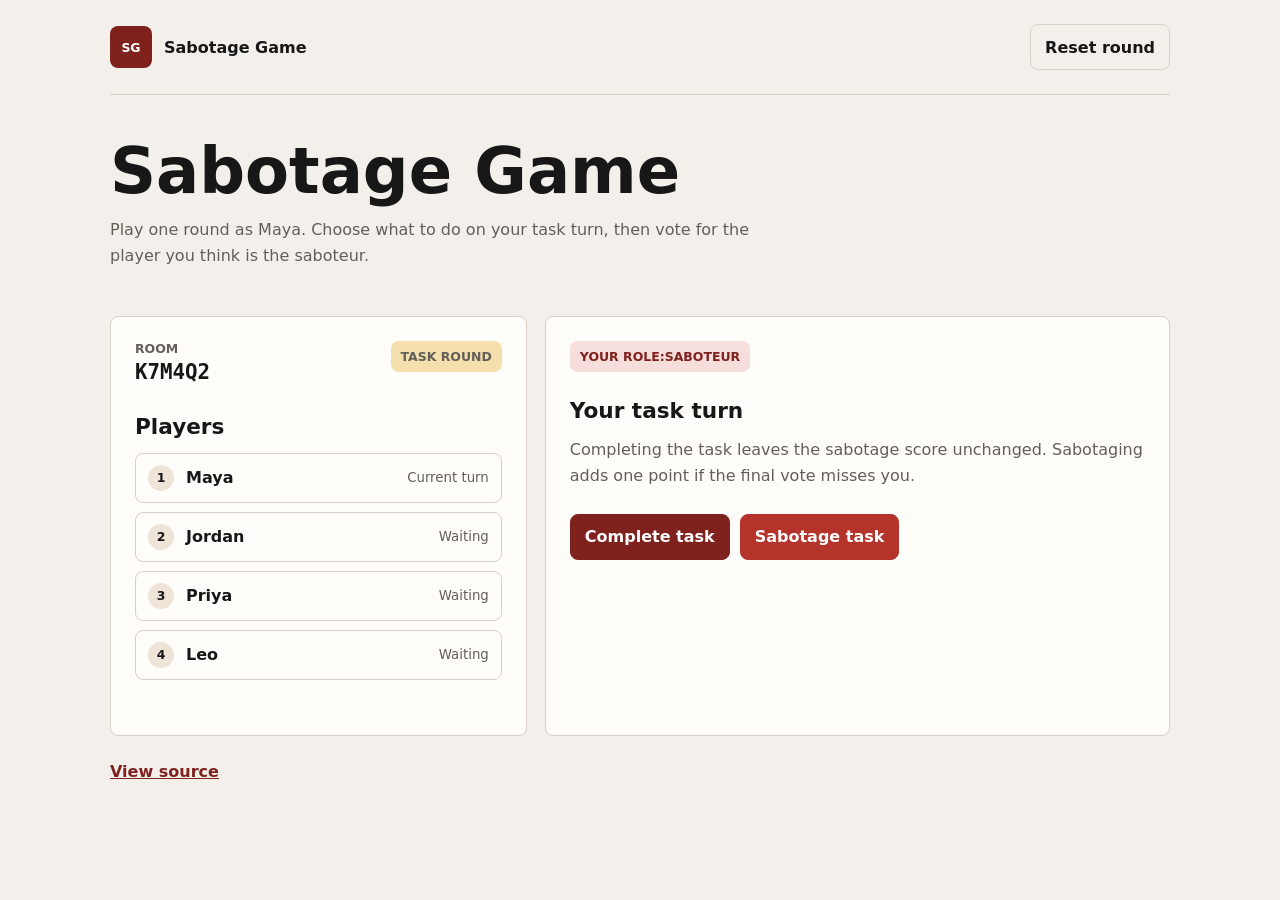
==== docs/demo/index.html @ 0d5579f6 "Harden game and add playable demo" ====
<!doctype html>
<html lang="en">
<head>
  <meta charset="utf-8">
  <meta name="viewport" content="width=device-width, initial-scale=1">
  <meta name="description" content="Sabotage Game round demo.">
  <title>Sabotage Game</title>
  <link rel="icon" href="data:,">
  <link rel="stylesheet" href="./styles.css">
  <script src="./app.js" defer></script>
</head>
<body>
  <main class="shell">
    <header class="topbar">
      <a class="brand" href="./" aria-label="Sabotage Game home">
        <span class="brand-mark" aria-hidden="true">SG</span>
        <span>Sabotage Game</span>
      </a>
      <button id="reset" class="secondary" type="button">Reset round</button>
    </header>

    <section class="intro">
      <h1>Sabotage Game</h1>
      <p>Play one round as Maya. Choose what to do on your task turn, then vote for the player you think is the saboteur.</p>
    </section>

    <section class="game-grid">
      <aside class="room-panel" aria-label="Room state">
        <div class="room-heading">
          <div><span>Room</span><strong>K7M4Q2</strong></div>
          <span id="phase" class="status">Task round</span>
        </div>
        <h2>Players</h2>
        <ol class="players">
          <li><span>1</span><strong>Maya</strong><small id="maya-state">Current turn</small></li>
          <li><span>2</span><strong>Jordan</strong><small>Waiting</small></li>
          <li><span>3</span><strong>Priya</strong><small>Waiting</small></li>
          <li><span>4</span><strong>Leo</strong><small>Waiting</small></li>
        </ol>
      </aside>

      <section class="turn-panel" aria-live="polite">
        <div id="task-step">
          <span class="role">Your role: <strong>Saboteur</strong></span>
          <h2>Your task turn</h2>
          <p>Completing the task leaves the sabotage score unchanged. Sabotaging adds one point if the final vote misses you.</p>
          <div class="actions">
            <button type="button" data-action="complete">Complete task</button>
            <button type="button" class="danger" data-action="sabotage">Sabotage task</button>
          </div>
        </div>

        <form id="vote-step" hidden>
          <h2>Vote for the saboteur</h2>
          <label for="vote">Player</label>
          <select id="vote" name="vote">
            <option value="maya">Maya</option>
            <option value="jordan">Jordan</option>
            <option value="priya">Priya</option>
            <option value="leo">Leo</option>
          </select>
          <button type="submit">Submit vote</button>
        </form>

        <div id="result-step" hidden>
          <h2 id="result-title"></h2>
          <p id="result-copy"></p>
          <dl class="result-stats">
            <div><dt>Saboteur</dt><dd>Maya</dd></div>
            <div><dt>Sabotages</dt><dd id="sabotage-count">0</dd></div>
            <div><dt>Points</dt><dd id="point-count">0</dd></div>
          </dl>
        </div>
      </section>
    </section>

    <footer><a href="https://github.com/gauravsdama/SabotageGame">View source</a></footer>
  </main>
</body>
</html>
---- docs/demo/styles.css ----
:root {
  --bg: #f3f0eb;
  --ink: #171717;
  --muted: #625f59;
  --panel: #fffdfa;
  --line: #d9d1c5;
  --red: #b4332b;
  --red-dark: #7f211d;
  --gold: #cc9a38;
  --green: #247a61;
}

* { box-sizing: border-box; }
body {
  min-width: 320px;
  margin: 0;
  background: var(--bg);
  color: var(--ink);
  font-family: Inter, ui-sans-serif, system-ui, -apple-system, BlinkMacSystemFont, "Segoe UI", sans-serif;
}
button, select { font: inherit; }
button, a { -webkit-tap-highlight-color: transparent; }
.shell { width: min(1060px, calc(100% - 32px)); margin: 0 auto; padding: 24px 0 44px; }
.topbar { display: flex; align-items: center; justify-content: space-between; gap: 16px; padding-bottom: 24px; border-bottom: 1px solid var(--line); }
.brand { display: inline-flex; align-items: center; gap: 12px; color: var(--ink); font-weight: 850; text-decoration: none; }
.brand-mark { display: grid; width: 42px; height: 42px; place-items: center; border-radius: 8px; background: var(--red-dark); color: #fff; font-size: .78rem; }
.intro { max-width: 680px; padding: 44px 0 30px; }
h1, h2, p { margin-top: 0; }
h1 { margin-bottom: 14px; font-size: clamp(2.4rem, 5vw, 4rem); line-height: 1; }
h2 { margin-bottom: 14px; font-size: 1.35rem; }
p { color: var(--muted); line-height: 1.65; }
.game-grid { display: grid; grid-template-columns: minmax(280px, .8fr) minmax(340px, 1.2fr); gap: 18px; }
.room-panel, .turn-panel { border: 1px solid var(--line); border-radius: 8px; padding: 24px; background: var(--panel); }
.turn-panel { min-height: 420px; }
.room-heading { display: flex; align-items: flex-start; justify-content: space-between; gap: 16px; margin-bottom: 30px; }
.room-heading div { display: grid; gap: 4px; }
.room-heading span, .role { color: var(--muted); font-size: .78rem; font-weight: 750; text-transform: uppercase; }
.room-heading strong { font-family: ui-monospace, SFMono-Regular, Menlo, monospace; font-size: 1.3rem; }
.status, .role { display: inline-flex; width: fit-content; border-radius: 8px; padding: 8px 10px; background: #f5dfad; color: #3b3020; }
.role { margin-bottom: 26px; background: #f5dedb; color: var(--red-dark); }
.players { display: grid; gap: 9px; margin: 0; padding: 0; list-style: none; }
.players li { display: grid; grid-template-columns: 28px 1fr auto; align-items: center; gap: 10px; border: 1px solid var(--line); border-radius: 8px; padding: 11px 12px; }
.players li > span { display: grid; width: 26px; height: 26px; place-items: center; border-radius: 50%; background: #eee5d8; font-size: .78rem; font-weight: 800; }
.players small { color: var(--muted); }
.actions { display: flex; flex-wrap: wrap; gap: 10px; margin-top: 24px; }
button, select { min-height: 46px; border: 1px solid var(--line); border-radius: 8px; padding: 10px 14px; background: #fff; color: var(--ink); font-weight: 750; }
button { cursor: pointer; }
button:not(.secondary) { border-color: var(--red-dark); background: var(--red-dark); color: #fff; }
button.danger { border-color: var(--red); background: var(--red); }
button.secondary { background: transparent; }
button:hover { transform: translateY(-1px); }
button:focus-visible, select:focus-visible, a:focus-visible { outline: 3px solid rgba(180, 51, 43, .24); outline-offset: 2px; }
form { display: grid; gap: 12px; }
label { font-size: .85rem; font-weight: 800; }
select { width: 100%; }
.result-stats { display: grid; grid-template-columns: repeat(3, 1fr); gap: 10px; margin-top: 28px; }
.result-stats div { border: 1px solid var(--line); border-radius: 8px; padding: 14px; }
.result-stats dt { color: var(--muted); font-size: .78rem; }
.result-stats dd { margin: 6px 0 0; font-size: 1.35rem; font-weight: 850; }
footer { padding-top: 26px; }
footer a { color: var(--red-dark); font-weight: 750; }
[hidden] { display: none !important; }
@media (max-width: 760px) { .game-grid { grid-template-columns: 1fr; } .turn-panel { min-height: 360px; } }
@media (max-width: 440px) { .topbar { align-items: flex-start; flex-direction: column; } .result-stats { grid-template-columns: 1fr; } }
@media (prefers-reduced-motion: reduce) { button:hover { transform: none; } }
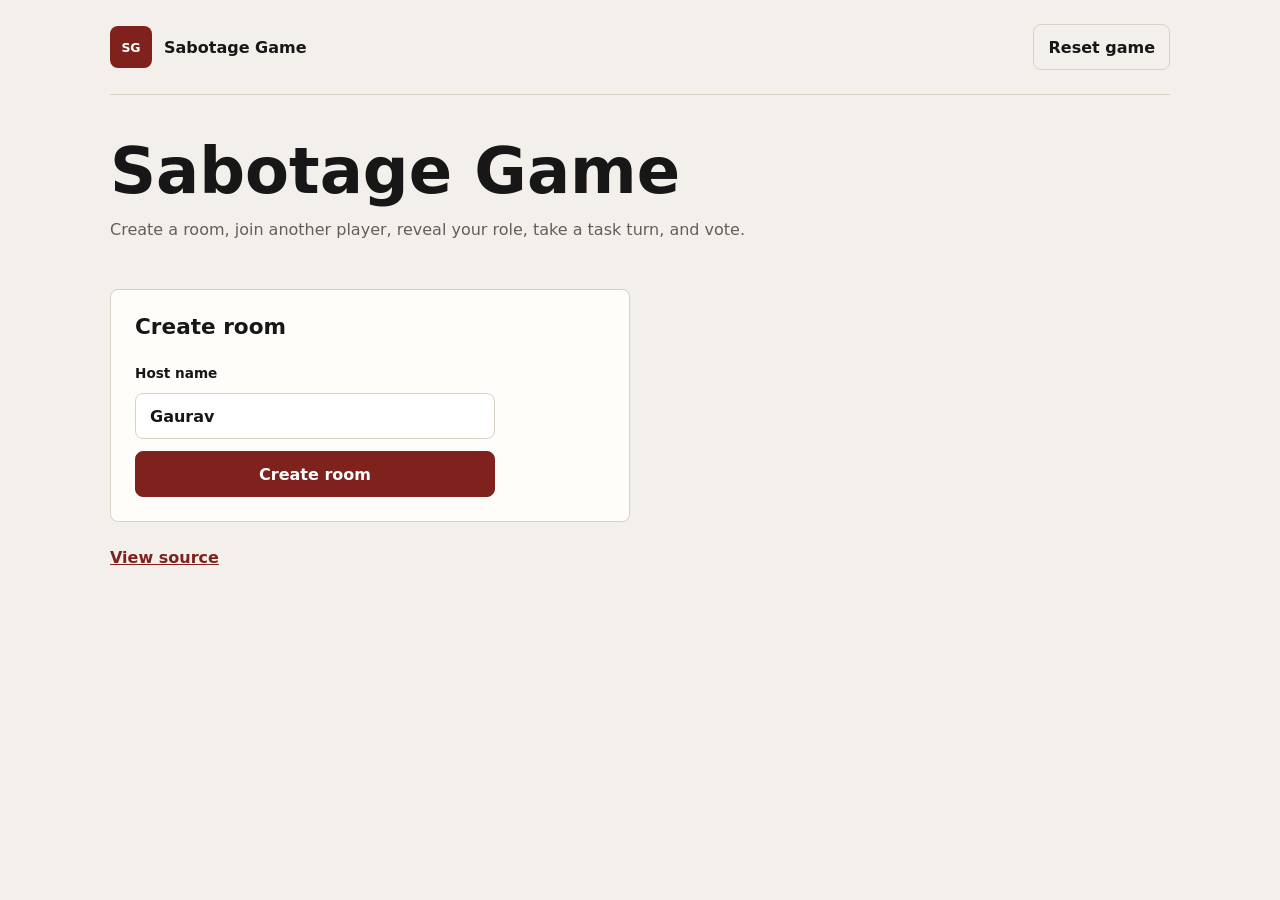
==== commit 7ed86686: "Expand playable room flow demo" ====
--- a/docs/demo/index.html
+++ b/docs/demo/index.html
@@ -3,7 +3,7 @@
 <head>
   <meta charset="utf-8">
   <meta name="viewport" content="width=device-width, initial-scale=1">
-  <meta name="description" content="Sabotage Game round demo.">
+  <meta name="description" content="Sabotage Game room and round demo.">
   <title>Sabotage Game</title>
   <link rel="icon" href="data:,">
   <link rel="stylesheet" href="./styles.css">
@@ -16,34 +16,59 @@
         <span class="brand-mark" aria-hidden="true">SG</span>
         <span>Sabotage Game</span>
       </a>
-      <button id="reset" class="secondary" type="button">Reset round</button>
+      <button id="reset" class="secondary" type="button">Reset game</button>
     </header>
 
     <section class="intro">
       <h1>Sabotage Game</h1>
-      <p>Play one round as Maya. Choose what to do on your task turn, then vote for the player you think is the saboteur.</p>
+      <p>Create a room, join another player, reveal your role, take a task turn, and vote.</p>
     </section>
 
-    <section class="game-grid">
+    <section id="setup-step" class="setup-panel">
+      <form id="create-room-form">
+        <h2>Create room</h2>
+        <label for="host-name">Host name</label>
+        <input id="host-name" name="hostName" value="Gaurav" maxlength="24" required>
+        <button type="submit">Create room</button>
+      </form>
+    </section>
+
+    <section id="game-grid" class="game-grid" hidden>
       <aside class="room-panel" aria-label="Room state">
         <div class="room-heading">
-          <div><span>Room</span><strong>K7M4Q2</strong></div>
-          <span id="phase" class="status">Task round</span>
+          <div><span>Room</span><strong id="room-code"></strong></div>
+          <span id="phase" class="status">Lobby</span>
         </div>
         <h2>Players</h2>
-        <ol class="players">
-          <li><span>1</span><strong>Maya</strong><small id="maya-state">Current turn</small></li>
-          <li><span>2</span><strong>Jordan</strong><small>Waiting</small></li>
-          <li><span>3</span><strong>Priya</strong><small>Waiting</small></li>
-          <li><span>4</span><strong>Leo</strong><small>Waiting</small></li>
-        </ol>
+        <ol id="players" class="players"></ol>
       </aside>
 
       <section class="turn-panel" aria-live="polite">
-        <div id="task-step">
+        <div id="lobby-step">
+          <h2>Join room</h2>
+          <form id="join-room-form">
+            <label for="player-name">Player name</label>
+            <input id="player-name" name="playerName" maxlength="24" placeholder="Maya" required>
+            <button type="submit">Join room</button>
+          </form>
+          <button id="start-game" type="button" disabled>Start game</button>
+        </div>
+
+        <div id="role-step" hidden>
+          <h2>Your role</h2>
+          <p id="role-instruction">Reveal your role before taking a turn.</p>
+          <button id="reveal-role" type="button">Reveal my role</button>
+          <div id="revealed-role" hidden>
+            <span class="role">Saboteur</span>
+            <p>You can complete the task or sabotage it before the vote.</p>
+            <button id="begin-task" type="button">Start task turn</button>
+          </div>
+        </div>
+
+        <div id="task-step" hidden>
           <span class="role">Your role: <strong>Saboteur</strong></span>
           <h2>Your task turn</h2>
-          <p>Completing the task leaves the sabotage score unchanged. Sabotaging adds one point if the final vote misses you.</p>
+          <p>Sabotaging adds one point if the final vote misses you.</p>
           <div class="actions">
             <button type="button" data-action="complete">Complete task</button>
             <button type="button" class="danger" data-action="sabotage">Sabotage task</button>
@@ -53,12 +78,7 @@
         <form id="vote-step" hidden>
           <h2>Vote for the saboteur</h2>
           <label for="vote">Player</label>
-          <select id="vote" name="vote">
-            <option value="maya">Maya</option>
-            <option value="jordan">Jordan</option>
-            <option value="priya">Priya</option>
-            <option value="leo">Leo</option>
-          </select>
+          <select id="vote" name="vote"></select>
           <button type="submit">Submit vote</button>
         </form>
 
@@ -66,7 +86,7 @@
           <h2 id="result-title"></h2>
           <p id="result-copy"></p>
           <dl class="result-stats">
-            <div><dt>Saboteur</dt><dd>Maya</dd></div>
+            <div><dt>Saboteur</dt><dd id="saboteur-name"></dd></div>
             <div><dt>Sabotages</dt><dd id="sabotage-count">0</dd></div>
             <div><dt>Points</dt><dd id="point-count">0</dd></div>
           </dl>
--- a/docs/demo/styles.css
+++ b/docs/demo/styles.css
@@ -18,7 +18,7 @@
   color: var(--ink);
   font-family: Inter, ui-sans-serif, system-ui, -apple-system, BlinkMacSystemFont, "Segoe UI", sans-serif;
 }
-button, select { font: inherit; }
+button, input, select { font: inherit; }
 button, a { -webkit-tap-highlight-color: transparent; }
 .shell { width: min(1060px, calc(100% - 32px)); margin: 0 auto; padding: 24px 0 44px; }
 .topbar { display: flex; align-items: center; justify-content: space-between; gap: 16px; padding-bottom: 24px; border-bottom: 1px solid var(--line); }
@@ -29,8 +29,10 @@
 h1 { margin-bottom: 14px; font-size: clamp(2.4rem, 5vw, 4rem); line-height: 1; }
 h2 { margin-bottom: 14px; font-size: 1.35rem; }
 p { color: var(--muted); line-height: 1.65; }
+.setup-panel { max-width: 520px; }
+.setup-panel, .room-panel, .turn-panel { border: 1px solid var(--line); border-radius: 8px; padding: 24px; background: var(--panel); }
+.setup-panel form { max-width: 360px; }
 .game-grid { display: grid; grid-template-columns: minmax(280px, .8fr) minmax(340px, 1.2fr); gap: 18px; }
-.room-panel, .turn-panel { border: 1px solid var(--line); border-radius: 8px; padding: 24px; background: var(--panel); }
 .turn-panel { min-height: 420px; }
 .room-heading { display: flex; align-items: flex-start; justify-content: space-between; gap: 16px; margin-bottom: 30px; }
 .room-heading div { display: grid; gap: 4px; }
@@ -43,16 +45,19 @@
 .players li > span { display: grid; width: 26px; height: 26px; place-items: center; border-radius: 50%; background: #eee5d8; font-size: .78rem; font-weight: 800; }
 .players small { color: var(--muted); }
 .actions { display: flex; flex-wrap: wrap; gap: 10px; margin-top: 24px; }
-button, select { min-height: 46px; border: 1px solid var(--line); border-radius: 8px; padding: 10px 14px; background: #fff; color: var(--ink); font-weight: 750; }
+button, input, select { min-height: 46px; border: 1px solid var(--line); border-radius: 8px; padding: 10px 14px; background: #fff; color: var(--ink); font-weight: 750; }
 button { cursor: pointer; }
 button:not(.secondary) { border-color: var(--red-dark); background: var(--red-dark); color: #fff; }
 button.danger { border-color: var(--red); background: var(--red); }
 button.secondary { background: transparent; }
-button:hover { transform: translateY(-1px); }
-button:focus-visible, select:focus-visible, a:focus-visible { outline: 3px solid rgba(180, 51, 43, .24); outline-offset: 2px; }
+button:disabled { cursor: not-allowed; opacity: .45; transform: none; }
+button:hover:not(:disabled) { transform: translateY(-1px); }
+button:focus-visible, input:focus-visible, select:focus-visible, a:focus-visible { outline: 3px solid rgba(180, 51, 43, .24); outline-offset: 2px; }
 form { display: grid; gap: 12px; }
 label { font-size: .85rem; font-weight: 800; }
-select { width: 100%; }
+input, select { width: 100%; }
+#lobby-step > button { margin-top: 22px; }
+#revealed-role p { margin-top: 16px; }
 .result-stats { display: grid; grid-template-columns: repeat(3, 1fr); gap: 10px; margin-top: 28px; }
 .result-stats div { border: 1px solid var(--line); border-radius: 8px; padding: 14px; }
 .result-stats dt { color: var(--muted); font-size: .78rem; }
